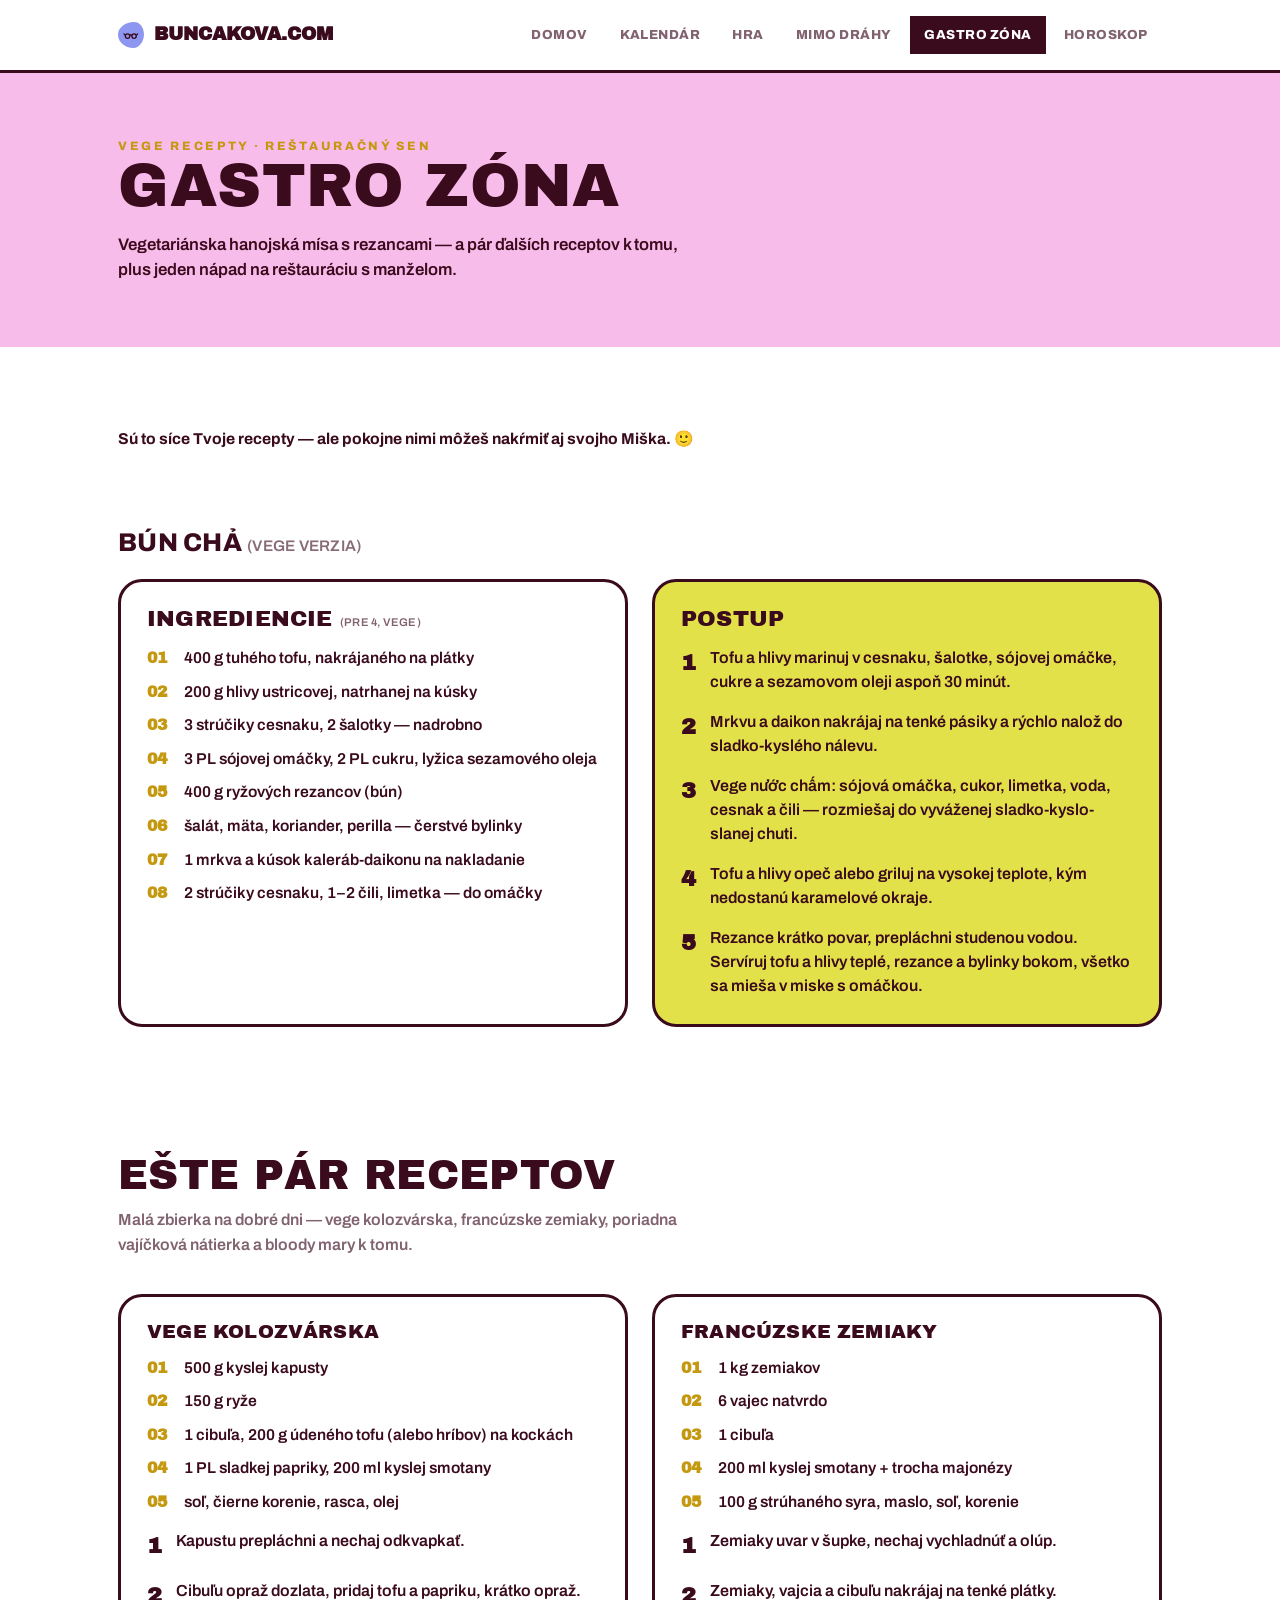
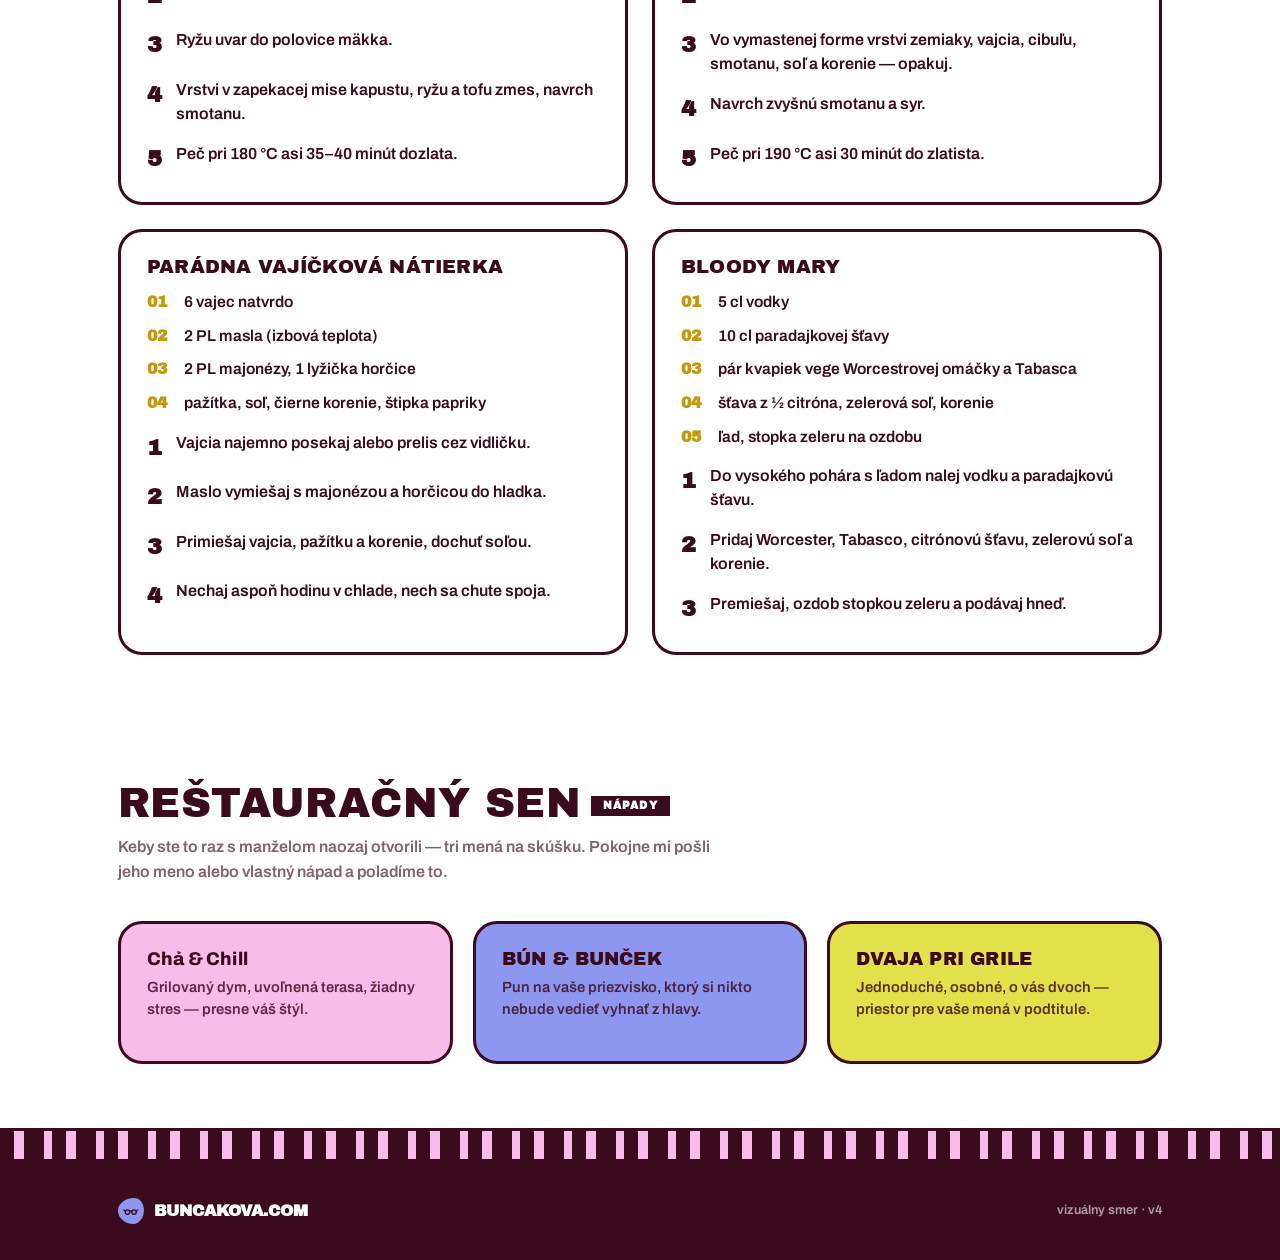
==== bun-cha.html @ 56ca89e9 "Initial buncakova.com website with photo gallery rotation, countdown, and games" ====
<!DOCTYPE html>
<html lang="sk">
<head>
<meta charset="UTF-8">
<meta name="viewport" content="width=device-width, initial-scale=1.0">
<title>Gastro zóna — buncakova.com</title>
<link rel="preconnect" href="https://fonts.googleapis.com">
<link rel="preconnect" href="https://fonts.gstatic.com" crossorigin>
<link href="https://fonts.googleapis.com/css2?family=Archivo+Black&family=Archivo:wght@600;700;800&display=swap" rel="stylesheet">
<link rel="stylesheet" href="styles.css">
</head>
<body>

<nav class="site">
  <div class="nav-inner">
    <a class="logo" href="index.html">
      <span class="mark"><svg viewBox="0 0 24 24" fill="none" aria-hidden="true">
          <circle cx="7" cy="14" r="3.4" stroke="var(--ink)" stroke-width="2"/>
          <circle cx="17" cy="14" r="3.4" stroke="var(--ink)" stroke-width="2"/>
          <path d="M10.4 13.2 C11.2 11.6 12.8 11.6 13.6 13.2" stroke="var(--ink)" stroke-width="2" fill="none" stroke-linecap="round"/>
          <path d="M3.6 13 L1.5 10.5" stroke="var(--ink)" stroke-width="2" fill="none" stroke-linecap="round"/>
          <path d="M20.4 13 L22.5 10.5" stroke="var(--ink)" stroke-width="2" fill="none" stroke-linecap="round"/>
        </svg></span>
      buncakova.com
    </a>
    <ul class="navlinks">
      <li><a href="index.html">domov</a></li>
      <li><a href="kalendar.html">kalendár</a></li>
      <li><a href="hra.html">hra</a></li>
      <li><a href="o-mne.html">mimo dráhy</a></li>
      <li><a href="bun-cha.html" class="active">gastro zóna</a></li>
      <li><a href="horoskop.html">horoskop</a></li>
    </ul>
  </div>
</nav>

<header class="page-head band-pink">
  <div class="wrap">
    <span class="eyebrow">vege recepty · reštauračný sen</span>
    <h1>Gastro zóna</h1>
    <p>Vegetariánska hanojská mísa s rezancami — a pár ďalších receptov k tomu, plus jeden nápad na reštauráciu s manželom.</p>
  </div>
</header>

<main>
  <section>
    <div class="wrap">
      <p style="font-size:0.98rem; font-weight:700; max-width:640px;">Sú to síce Tvoje recepty — ale pokojne nimi môžeš nakŕmiť aj svojho Miška. 🙂</p>
    </div>
  </section>

  <section style="padding-top:0;">
    <div class="wrap">
      <h2 class="font-safe" style="font-size:1.6rem;margin-bottom:24px;">Bún chả <span style="opacity:0.6;font-weight:600;font-size:0.6em;">(vege verzia)</span></h2>
    </div>
    <div class="wrap grid-2">
      <div class="card">
        <h2 style="font-size:1.4rem;margin-bottom:16px;">Ingrediencie <span style="color:var(--ink-soft); font-family:'Archivo',sans-serif; font-weight:600; font-size:0.7rem;">(pre 4, vege)</span></h2>
        <ul class="recipe-list">
          <li><span class="n">01</span>400 g tuhého tofu, nakrájaného na plátky</li>
          <li><span class="n">02</span>200 g hlivy ustricovej, natrhanej na kúsky</li>
          <li><span class="n">03</span>3 strúčiky cesnaku, 2 šalotky — nadrobno</li>
          <li><span class="n">04</span>3 PL sójovej omáčky, 2 PL cukru, lyžica sezamového oleja</li>
          <li><span class="n">05</span>400 g ryžových rezancov (bún)</li>
          <li><span class="n">06</span>šalát, mäta, koriander, perilla — čerstvé bylinky</li>
          <li><span class="n">07</span>1 mrkva a kúsok kaleráb-daikonu na nakladanie</li>
          <li><span class="n">08</span>2 strúčiky cesnaku, 1–2 čili, limetka — do omáčky</li>
        </ul>
      </div>
      <div class="card tint-orange">
        <h2 style="font-size:1.4rem;margin-bottom:16px;">Postup</h2>
        <ol class="steps-list">
          <li>Tofu a hlivy marinuj v cesnaku, šalotke, sójovej omáčke, cukre a sezamovom oleji aspoň 30 minút.</li>
          <li>Mrkvu a daikon nakrájaj na tenké pásiky a rýchlo nalož do sladko-kyslého nálevu.</li>
          <li>Vege nước chấm: sójová omáčka, cukor, limetka, voda, cesnak a čili — rozmiešaj do vyváženej sladko-kyslo-slanej chuti.</li>
          <li>Tofu a hlivy opeč alebo griluj na vysokej teplote, kým nedostanú karamelové okraje.</li>
          <li>Rezance krátko povar, prepláchni studenou vodou. Servíruj tofu a hlivy teplé, rezance a bylinky bokom, všetko sa mieša v miske s omáčkou.</li>
        </ol>
      </div>
    </div>
  </section>

  <section>
    <div class="wrap">
      <div class="section-head">
        <h2>Ešte pár receptov</h2>
        <p>Malá zbierka na dobré dni — vege kolozvárska, francúzske zemiaky, poriadna vajíčková nátierka a bloody mary k tomu.</p>
      </div>
      <div class="grid-2">
        <div class="card">
          <h3 style="font-size:1.2rem;margin-bottom:14px;">Vege kolozvárska</h3>
          <ul class="recipe-list" style="margin-bottom:16px;">
            <li><span class="n">01</span>500 g kyslej kapusty</li>
            <li><span class="n">02</span>150 g ryže</li>
            <li><span class="n">03</span>1 cibuľa, 200 g údeného tofu (alebo hríbov) na kockách</li>
            <li><span class="n">04</span>1 PL sladkej papriky, 200 ml kyslej smotany</li>
            <li><span class="n">05</span>soľ, čierne korenie, rasca, olej</li>
          </ul>
          <ol class="steps-list">
            <li>Kapustu prepláchni a nechaj odkvapkať.</li>
            <li>Cibuľu opraž dozlata, pridaj tofu a papriku, krátko opraž.</li>
            <li>Ryžu uvar do polovice mäkka.</li>
            <li>Vrstvi v zapekacej mise kapustu, ryžu a tofu zmes, navrch smotanu.</li>
            <li>Peč pri 180 °C asi 35–40 minút dozlata.</li>
          </ol>
        </div>
        <div class="card">
          <h3 style="font-size:1.2rem;margin-bottom:14px;">Francúzske zemiaky</h3>
          <ul class="recipe-list" style="margin-bottom:16px;">
            <li><span class="n">01</span>1 kg zemiakov</li>
            <li><span class="n">02</span>6 vajec natvrdo</li>
            <li><span class="n">03</span>1 cibuľa</li>
            <li><span class="n">04</span>200 ml kyslej smotany + trocha majonézy</li>
            <li><span class="n">05</span>100 g strúhaného syra, maslo, soľ, korenie</li>
          </ul>
          <ol class="steps-list">
            <li>Zemiaky uvar v šupke, nechaj vychladnúť a olúp.</li>
            <li>Zemiaky, vajcia a cibuľu nakrájaj na tenké plátky.</li>
            <li>Vo vymastenej forme vrstvi zemiaky, vajcia, cibuľu, smotanu, soľ a korenie — opakuj.</li>
            <li>Navrch zvyšnú smotanu a syr.</li>
            <li>Peč pri 190 °C asi 30 minút do zlatista.</li>
          </ol>
        </div>
        <div class="card">
          <h3 style="font-size:1.2rem;margin-bottom:14px;">Parádna vajíčková nátierka</h3>
          <ul class="recipe-list" style="margin-bottom:16px;">
            <li><span class="n">01</span>6 vajec natvrdo</li>
            <li><span class="n">02</span>2 PL masla (izbová teplota)</li>
            <li><span class="n">03</span>2 PL majonézy, 1 lyžička horčice</li>
            <li><span class="n">04</span>pažítka, soľ, čierne korenie, štipka papriky</li>
          </ul>
          <ol class="steps-list">
            <li>Vajcia najemno posekaj alebo prelis cez vidličku.</li>
            <li>Maslo vymiešaj s majonézou a horčicou do hladka.</li>
            <li>Primiešaj vajcia, pažítku a korenie, dochuť soľou.</li>
            <li>Nechaj aspoň hodinu v chlade, nech sa chute spoja.</li>
          </ol>
        </div>
        <div class="card">
          <h3 style="font-size:1.2rem;margin-bottom:14px;">Bloody Mary</h3>
          <ul class="recipe-list" style="margin-bottom:16px;">
            <li><span class="n">01</span>5 cl vodky</li>
            <li><span class="n">02</span>10 cl paradajkovej šťavy</li>
            <li><span class="n">03</span>pár kvapiek vege Worcestrovej omáčky a Tabasca</li>
            <li><span class="n">04</span>šťava z ½ citróna, zelerová soľ, korenie</li>
            <li><span class="n">05</span>ľad, stopka zeleru na ozdobu</li>
          </ul>
          <ol class="steps-list">
            <li>Do vysokého pohára s ľadom nalej vodku a paradajkovú šťavu.</li>
            <li>Pridaj Worcester, Tabasco, citrónovú šťavu, zelerovú soľ a korenie.</li>
            <li>Premiešaj, ozdob stopkou zeleru a podávaj hneď.</li>
          </ol>
        </div>
      </div>
    </div>
  </section>

  <section>
    <div class="wrap">
      <div class="section-head">
        <h2>Reštauračný sen<span class="tag-demo">nápady</span></h2>
        <p>Keby ste to raz s manželom naozaj otvorili — tri mená na skúšku. Pokojne mi pošli jeho meno alebo vlastný nápad a poladíme to.</p>
      </div>
      <div class="grid-3">
        <div class="card tint-pink">
          <h3 class="keep-case font-safe" style="font-size:1.15rem;">Chả & Chill</h3>
          <p style="opacity:0.82; font-size:0.92rem; margin-top:8px;">Grilovaný dym, uvoľnená terasa, žiadny stres — presne váš štýl.</p>
        </div>
        <div class="card tint-violet">
          <h3 style="font-size:1.15rem;">Bún & Bunček</h3>
          <p style="opacity:0.82; font-size:0.92rem; margin-top:8px;">Pun na vaše priezvisko, ktorý si nikto nebude vedieť vyhnať z hlavy.</p>
        </div>
        <div class="card tint-orange">
          <h3 style="font-size:1.15rem;">Dvaja pri grile</h3>
          <p style="opacity:0.82; font-size:0.92rem; margin-top:8px;">Jednoduché, osobné, o vás dvoch — priestor pre vaše mená v podtitule.</p>
        </div>
      </div>
    </div>
  </section>
</main>

<div class="pattern-strip pat-bars"></div>

<footer class="site">
  <div class="wrap foot-inner">
    <a class="logo" href="index.html">
      <span class="mark"><svg viewBox="0 0 24 24" fill="none" aria-hidden="true">
          <circle cx="7" cy="14" r="3.4" stroke="var(--ink)" stroke-width="2"/>
          <circle cx="17" cy="14" r="3.4" stroke="var(--ink)" stroke-width="2"/>
          <path d="M10.4 13.2 C11.2 11.6 12.8 11.6 13.6 13.2" stroke="var(--ink)" stroke-width="2" fill="none" stroke-linecap="round"/>
          <path d="M3.6 13 L1.5 10.5" stroke="var(--ink)" stroke-width="2" fill="none" stroke-linecap="round"/>
          <path d="M20.4 13 L22.5 10.5" stroke="var(--ink)" stroke-width="2" fill="none" stroke-linecap="round"/>
        </svg></span>
      buncakova.com
    </a>
    <span class="foot-note">vizuálny smer · v4</span>
  </div>
</footer>

</body>
</html>
---- styles.css ----
/* ============ TOKENS ============ */
:root{
  --paper:#FFFFFF;
  --paper-raised:#FFFFFF;
  --ink:#3A0A1D;
  --ink-soft:rgba(58,10,29,0.64);
  --violet:#8E97F0;
  --violet-ink:#C4980F;
  --orange:#E3E14A;
  --pink:#F8BCEA;
  --line:rgba(58,10,29,0.16);
  --radius-lg:24px;
  --radius-md:16px;
  --blob-1:62% 38% 41% 59% / 48% 45% 55% 52%;
  --blob-2:41% 59% 55% 45% / 55% 40% 60% 45%;
}
:root[data-theme="dark"]{
  --paper:#22030F;--paper-raised:#2E0A1A;--ink:#FBEFE0;--ink-soft:rgba(251,239,224,0.66);
  --violet:#8E97F0;--violet-ink:#E3B94A;--orange:#E3E14A;--pink:#F8BCEA;
  --line:rgba(251,239,224,0.18);
}

/* ============ COLOR BANDS ============ */
/* wine is the only dark ground; every other accent pairs with wine ink text */
.band-wine{background:var(--ink);color:var(--paper);}
.band-orange{background:var(--orange);color:var(--ink);}
.band-violet{background:var(--violet);color:var(--ink);}
.band-pink{background:var(--pink);color:var(--ink);}
.band-mustard{background:var(--violet-ink);color:var(--ink);}
.band-cream{background:var(--paper);color:var(--ink);}
.band-wine .eyebrow{color:var(--orange);}
.band-wine .ink-soft, .band-wine p{color:rgba(255,255,255,0.78);}

/* ============ BASE ============ */
*{box-sizing:border-box;}
html,body{margin:0;padding:0;}
body{
  background:var(--paper);
  color:var(--ink);
  font-family:'Archivo',-apple-system,'Segoe UI',system-ui,sans-serif;
  font-weight:600;
  overflow-x:hidden;
  -webkit-font-smoothing:antialiased;
  font-size:16px;
  line-height:1.5;
}
.wrap{max-width:1100px;margin:0 auto;padding:0 28px;}
h1,h2,h3{
  font-family:'Archivo Black','Arial Black',Impact,sans-serif;
  font-weight:400;
  text-transform:uppercase;
  letter-spacing:0.01em;
  line-height:0.98;
  margin:0;
  text-wrap:balance;
}
em, .accent-script{font-style:normal;color:var(--violet-ink);}
a{color:inherit;}
button{font-family:inherit;}
img{max-width:100%;display:block;}
.eyebrow{font-weight:800;font-size:0.76rem;letter-spacing:0.22em;text-transform:uppercase;color:var(--violet-ink);}
.keep-case{text-transform:none !important;}
.font-safe{font-family:'Archivo',-apple-system,'Segoe UI',system-ui,sans-serif !important;font-weight:800 !important;}

/* ============ BLOB SHAPES ============ */
.blob-mark{border-radius:var(--blob-1);}
.blob-mark.alt{border-radius:var(--blob-2);}
.blob-svg{width:100%;height:100%;display:block;}

/* ============ NAV ============ */
nav.site{
  position:sticky;top:0;z-index:40;
  background:var(--paper);
  border-bottom:3px solid var(--ink);
}
.nav-inner{display:flex;align-items:center;justify-content:space-between;padding:16px 28px;max-width:1100px;margin:0 auto;gap:18px;}
.logo{
  font-family:'Archivo Black','Arial Black',Impact,sans-serif;
  text-transform:uppercase;font-size:1.15rem;color:var(--ink);text-decoration:none;
  display:flex;align-items:center;gap:10px;white-space:nowrap;
}
.logo .mark{width:26px;height:26px;flex:none;background:var(--violet);border-radius:var(--blob-1);display:flex;align-items:center;justify-content:center;}
.logo .mark svg{width:60%;height:60%;}
.navlinks{display:flex;gap:4px;list-style:none;margin:0;padding:0;flex-wrap:wrap;}
.navlinks a{
  text-decoration:none;font-weight:800;font-size:0.82rem;letter-spacing:0.04em;text-transform:uppercase;
  padding:9px 14px;display:inline-block;color:var(--ink-soft);
}
.navlinks a:hover, .navlinks a:focus-visible{color:var(--ink);background:var(--pink);}
.navlinks a.active{color:var(--paper);background:var(--ink);}
.navlinks a:focus-visible{outline:2px solid var(--violet-ink);outline-offset:2px;}

@media (max-width:760px){
  .nav-inner{flex-direction:column;align-items:flex-start;gap:6px;padding:12px 16px;}
  .navlinks{flex-wrap:nowrap;overflow-x:auto;width:100%;-webkit-overflow-scrolling:touch;scrollbar-width:none;}
  .navlinks::-webkit-scrollbar{display:none;}
  .navlinks li{flex:none;}
  .navlinks a{white-space:nowrap;font-size:0.74rem;padding:8px 11px;}
}

/* ============ PAGE HEADER (subpages) ============ */
.page-head{padding:60px 0 48px;}
.page-head h1{font-size:clamp(2.4rem,6vw,3.8rem);line-height:0.98;}
.page-head p{margin-top:16px;max-width:560px;font-size:1.05rem;font-weight:600;}
.page-head.band-cream p{color:var(--ink-soft);}

/* ============ SECTION GENERIC ============ */
section{padding:64px 0;position:relative;}
.section-head{max-width:620px;margin-bottom:36px;}
.section-head h2{font-size:clamp(1.9rem,4vw,2.6rem);}
.section-head p{margin-top:12px;font-size:1rem;color:var(--ink-soft);line-height:1.55;font-weight:600;}
.tag-demo{
  display:inline-block;font-size:0.66rem;font-weight:800;letter-spacing:0.1em;text-transform:uppercase;
  background:var(--ink);color:var(--paper);padding:5px 12px;margin-left:10px;vertical-align:middle;
}

/* ============ CARDS ============ */
.card{
  background:var(--paper-raised);border:3px solid var(--ink);
  padding:26px;border-radius:var(--radius-lg);
}
.card.tint-violet{background:var(--violet);}
.card.tint-orange{background:var(--orange);}
.card.tint-pink{background:var(--pink);}
.card.tint-magenta{background:var(--violet-ink);}

/* ============ HOME HERO ============ */
.hero{padding:56px 0 40px;position:relative;overflow:hidden;background:var(--orange);color:var(--ink);}
.hero-inner{position:relative;z-index:2;display:grid;grid-template-columns:1fr 1fr;gap:40px;align-items:center;}
@media (max-width:820px){.hero-inner{grid-template-columns:1fr;}}
.badge-row{display:flex;gap:14px;flex-wrap:wrap;margin-bottom:36px;}
.badge{position:relative;display:inline-flex;align-items:center;justify-content:center;min-width:120px;height:74px;padding:0 16px;flex:none;}
.badge svg{position:absolute;inset:0;width:100%;height:100%;transition:transform 0.3s cubic-bezier(.34,1.56,.64,1);}
.badge:hover svg{transform:scale(1.08) rotate(-3deg);}
.badge span{position:relative;z-index:2;font-family:'Archivo Black','Arial Black',sans-serif;text-transform:uppercase;font-size:0.68rem;letter-spacing:0.02em;line-height:1.1;text-align:center;color:var(--ink);max-width:100px;}
.badge.on-ink span{color:var(--paper);}
.hero h1{font-size:clamp(3rem,8vw,5.4rem);line-height:0.96;color:var(--ink);}
.hero h1 .script{display:block;color:var(--violet-ink);font-size:1em;margin-top:4px;}
.hero-sub{margin-top:18px;max-width:480px;font-size:1.08rem;color:rgba(58,10,29,0.75);font-weight:600;}
.hero .eyebrow{color:var(--violet-ink);}
.hero-shout{
  margin-top:14px;font-family:'Archivo Black','Arial Black',sans-serif;
  font-size:clamp(1.05rem,2.4vw,1.35rem);line-height:1.3;max-width:520px;
}

.hero-portrait{
  position:relative;border:3px solid var(--ink);
  background:var(--pink);aspect-ratio:4/5;overflow:clip;
  border-radius:var(--blob-1);
}
.hero-portrait img{width:100%;height:100%;object-fit:cover;object-position:center 68%;display:block;}
.hero-portrait .mark{position:absolute;inset:0;display:flex;align-items:center;justify-content:center;}
.hero-portrait .mark span{
  font-family:'Archivo Black','Arial Black',sans-serif;color:var(--ink);
  font-size:7rem;line-height:1;
}

.hero-gallery-nav{position:static;display:flex;align-items:center;justify-content:center;gap:12px;margin-top:12px;z-index:10;}
.hero-gallery-btn{background:var(--ink);color:var(--orange);border:2px solid var(--ink);border-radius:999px;width:40px;height:40px;font-size:1.2rem;font-weight:800;cursor:pointer;display:flex;align-items:center;justify-content:center;transition:all 0.2s ease;}
.hero-gallery-btn:hover{background:var(--orange);color:var(--ink);}
.hero-gallery-btn:active{transform:scale(0.95);}

.hero-gallery-dots{display:flex;gap:8px;}
.hero-gallery-dot{width:10px;height:10px;border-radius:999px;background:var(--violet-ink);cursor:pointer;transition:all 0.2s ease;}
.hero-gallery-dot.active{background:var(--ink);width:14px;}
.hero-gallery-dot:hover{background:var(--orange);}

@media (max-width:760px){
  .hero-gallery-nav{bottom:12px;gap:8px;}
  .hero-gallery-btn{width:38px;height:38px;font-size:1rem;}
  .hero-gallery-dot{width:6px;height:6px;}
  .hero-gallery-dot.active{width:10px;}
}

/* ============ COUNTDOWN ROW ============ */
.countdown-row{display:grid;grid-template-columns:1fr 1fr;gap:20px;margin-top:32px;}
@media (max-width:640px){.countdown-row{grid-template-columns:1fr;}}
.cd-card{border:3px solid var(--ink);padding:24px 24px 20px;border-radius:var(--radius-lg);}
.cd-card.pink{background:var(--pink);color:var(--ink);}
.cd-card.mustard{background:var(--violet-ink);color:var(--ink);}
.cd-label{font-size:0.74rem;letter-spacing:0.16em;text-transform:uppercase;font-weight:800;opacity:0.7;}
.cd-number-row{display:flex;align-items:baseline;gap:8px;margin:2px 0;}
.cd-number{font-family:'Archivo Black','Arial Black',sans-serif;font-size:clamp(2.4rem,6vw,3.6rem);line-height:1;font-variant-numeric:tabular-nums;}
.cd-days-word{font-weight:800;font-size:1.15rem;text-transform:uppercase;letter-spacing:0.03em;}
.cd-sentence{font-size:0.92rem;font-weight:700;margin-top:6px;line-height:1.4;}

/* ============ NAMEDAY STRIP ============ */
.strip{background:var(--orange);color:var(--ink);padding:16px 0;}
.strip .wrap{display:flex;align-items:center;gap:14px;flex-wrap:wrap;justify-content:center;}
.strip-name{font-family:'Archivo Black','Arial Black',sans-serif;text-transform:uppercase;font-size:1.2rem;color:var(--ink);}
.strip-note{font-size:0.8rem;font-weight:700;opacity:0.68;}
.strip svg{width:18px;height:18px;flex:none;color:var(--violet-ink);}
.strip .eyebrow{color:var(--ink);opacity:0.6;}

/* ============ NAV TILES (home quick links) ============ */
.tile-grid{display:grid;grid-template-columns:repeat(3,1fr);gap:16px;}
@media (max-width:820px){.tile-grid{grid-template-columns:repeat(2,1fr);}}
@media (max-width:520px){.tile-grid{grid-template-columns:1fr;}}
.tile{
  display:block;text-decoration:none;color:var(--ink);
  background:var(--paper-raised);border:3px solid var(--ink);
  padding:22px;transition:transform 0.15s ease;border-radius:var(--radius-md);
}
.tile:hover{transform:translate(-3px,-3px);}
.tile:focus-visible{outline:3px solid var(--violet-ink);outline-offset:2px;}
.tile .icon-mark{width:44px;height:44px;margin-bottom:14px;display:flex;align-items:center;justify-content:center;background:var(--orange);border-radius:var(--blob-1);}
.tile .icon-mark svg{width:56%;height:56%;color:var(--ink);}
.tile h3{font-size:1.1rem;margin-bottom:6px;}
.tile p{margin:0;font-size:0.86rem;opacity:0.75;font-weight:600;}
.tile--pink{background:var(--pink);}
.tile--orange{background:var(--orange);}
.tile--violet{background:var(--violet);}
.tile--mustard{background:var(--violet-ink);}
.tile--cream{background:var(--paper-raised);}
.tile--pink .icon-mark, .tile--orange .icon-mark{background:var(--ink);}
.tile--pink .icon-mark svg, .tile--orange .icon-mark svg{color:var(--paper);}
.tile--violet .icon-mark{background:var(--pink);}
.tile--mustard .icon-mark{background:var(--paper);}

/* ============ CALENDAR ============ */
.tabs{display:flex;gap:10px;margin-bottom:26px;flex-wrap:wrap;}
.tab{
  border:3px solid var(--ink);background:var(--paper-raised);color:var(--ink);
  padding:9px 22px;font-weight:800;font-size:0.86rem;text-transform:uppercase;letter-spacing:0.03em;cursor:pointer;
  font-family:'Archivo',sans-serif;border-radius:999px;
}
.tab[aria-selected="true"]{background:var(--ink);color:var(--paper);}
.tab:focus-visible{outline:3px solid var(--violet-ink);outline-offset:2px;}
.event-list{display:flex;flex-direction:column;gap:14px;}
.event{
  display:grid;grid-template-columns:80px 1fr;gap:18px;align-items:center;
  background:var(--paper-raised);border:3px solid var(--ink);padding:16px 20px;border-radius:var(--radius-md);
}
.event-date{background:var(--ink);color:var(--paper);text-align:center;padding:9px 4px;font-family:'Archivo Black',sans-serif;line-height:1.05;border-radius:12px;}
.event-date .d{font-size:1.4rem;display:block;}
.event-date .m{font-size:0.62rem;letter-spacing:0.1em;text-transform:uppercase;font-weight:700;}
.event-name{font-weight:800;font-size:1rem;}
.event-place{font-size:0.85rem;color:var(--ink-soft);margin-top:2px;font-weight:600;}
.cal-caption{margin-top:18px;font-size:0.82rem;color:var(--ink-soft);font-weight:600;}

/* ============ GAME ============ */
.track{position:relative;height:150px;background:var(--violet);overflow:hidden;margin-bottom:24px;border:3px solid var(--ink);border-radius:var(--radius-lg);}
.track::before{content:"";position:absolute;left:0;right:0;bottom:34px;height:0;border-top:3px dashed rgba(58,10,29,0.35);}
.hurdle{position:absolute;bottom:34px;width:10px;height:46px;}
.hurdle .leg{position:absolute;bottom:0;width:10px;height:46px;background:var(--ink);}
.hurdle .bar{position:absolute;top:6px;left:-13px;width:36px;height:8px;background:var(--ink);}
.runner{position:absolute;bottom:34px;width:34px;height:44px;animation:run 3.2s linear infinite;}
@media (prefers-reduced-motion: reduce){.runner{animation:none;left:40%;}}
.runner svg{width:100%;height:100%;}
@keyframes run{0%{left:-8%;}100%{left:104%;}}
.cta-row{display:flex;align-items:center;gap:18px;flex-wrap:wrap;}
.btn{
  display:inline-flex;align-items:center;gap:8px;
  background:var(--orange);color:var(--ink);border:3px solid var(--ink);
  padding:14px 28px;font-weight:800;font-size:0.95rem;font-family:'Archivo',sans-serif;
  text-transform:uppercase;letter-spacing:0.03em;
  text-decoration:none;transition:transform 0.15s ease;
  border-radius:32px 6px 32px 6px;
}
.btn:hover{transform:translate(-2px,-2px);border-radius:6px 32px 6px 32px;}
.btn:focus-visible{outline:3px solid var(--violet-ink);outline-offset:2px;}
.btn-note{font-size:0.85rem;color:var(--ink-soft);font-weight:600;}
.btn.ghost{background:transparent;color:var(--ink);}

/* ============ PLACEHOLDER ASSET BOX ============ */
.asset-box{
  border:3px dashed var(--ink-soft);
  padding:26px;text-align:center;color:var(--ink-soft);font-size:0.88rem;font-weight:600;
  background:var(--paper-raised);border-radius:var(--radius-md);
}
.asset-box strong{color:var(--ink);display:block;font-size:0.95rem;margin-bottom:4px;text-transform:uppercase;letter-spacing:0.02em;}

.grid-2{display:grid;grid-template-columns:1fr 1fr;gap:24px;}
@media (max-width:720px){.grid-2{grid-template-columns:1fr;}}
.grid-3{display:grid;grid-template-columns:repeat(3,1fr);gap:20px;}
@media (max-width:720px){.grid-3{grid-template-columns:1fr;}}

.recipe-list{padding-left:0;list-style:none;margin:0;display:flex;flex-direction:column;gap:10px;}
.recipe-list li{display:flex;gap:12px;font-size:0.98rem;font-weight:600;}
.recipe-list li .n{font-family:'Archivo Black',sans-serif;color:var(--violet-ink);flex:none;width:1.6em;}
.steps-list{padding-left:0;list-style:none;margin:0;display:flex;flex-direction:column;gap:16px;counter-reset:step;}
.steps-list li{display:flex;gap:14px;counter-increment:step;font-weight:600;}
.steps-list li::before{content:counter(step);font-family:'Archivo Black',sans-serif;font-size:1.4rem;color:var(--ink);flex:none;}

/* ============ PATTERN STRIP ============ */
.pattern-strip{height:34px;border-top:3px solid var(--ink);border-bottom:3px solid var(--ink);}
.pattern-strip.pat-triangles{
  background-color:var(--violet);
  background-image:url("data:image/svg+xml,%3Csvg xmlns='http://www.w3.org/2000/svg' width='34' height='34'%3E%3Crect width='34' height='34' fill='%238E97F0'/%3E%3Cpath d='M0 34 L17 0 L34 34 Z' fill='%233A0A1D'/%3E%3C/svg%3E");
  background-size:34px 34px;
}
.pattern-strip.pat-bars{
  background:repeating-linear-gradient(90deg, var(--ink) 0 14px, var(--pink) 14px 24px, var(--ink) 24px 44px, var(--pink) 44px 52px);
}
.pattern-strip.pat-grid{
  background-color:var(--orange);
  background-image:
    repeating-linear-gradient(0deg, var(--ink) 0 2px, transparent 2px 18px),
    repeating-linear-gradient(90deg, var(--ink) 0 2px, transparent 2px 18px);
}

footer.site{background:var(--ink);color:var(--paper);padding:36px 0;}
.foot-inner{display:flex;justify-content:space-between;align-items:center;flex-wrap:wrap;gap:12px;}
.foot-inner .logo{font-size:1rem;color:var(--paper);}
.foot-inner .logo .mark{background:var(--violet);}
.foot-note{font-size:0.8rem;color:rgba(255,255,255,0.6);font-weight:600;}

@media (prefers-reduced-motion: reduce){*{animation-duration:0.001ms !important;}}
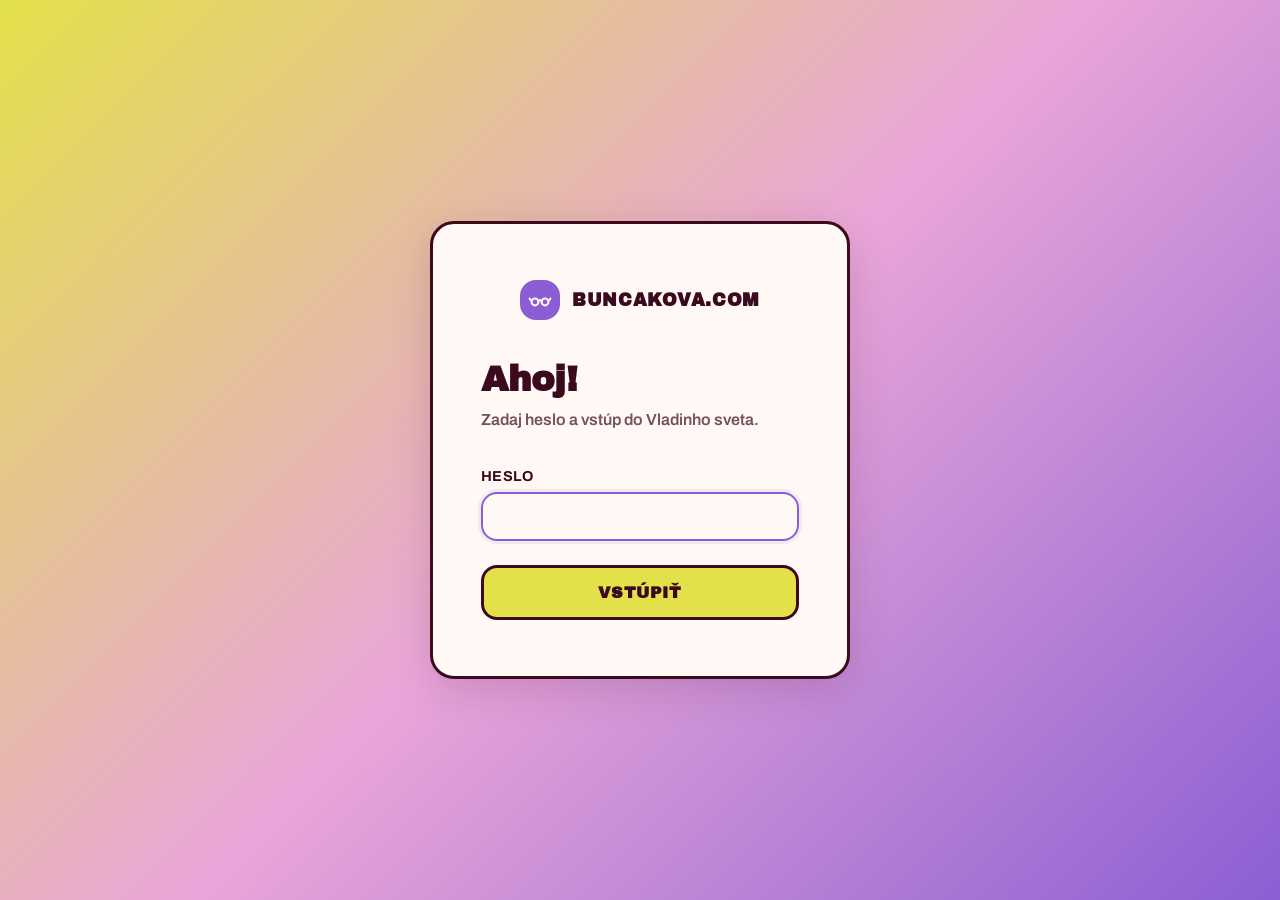
==== commit fcfdf393: "Update: Change Miško recipe note to romantic version with heart emoji" ====
--- a/bun-cha.html
+++ b/bun-cha.html
@@ -8,7 +8,7 @@
 <link rel="preconnect" href="https://fonts.gstatic.com" crossorigin>
 <link href="https://fonts.googleapis.com/css2?family=Archivo+Black&family=Archivo:wght@600;700;800&display=swap" rel="stylesheet">
 <link rel="stylesheet" href="styles.css">
-</head>
+<script src="auth.js"></script></head>
 <body>
 
 <nav class="site">
@@ -30,6 +30,7 @@
       <li><a href="o-mne.html">mimo dráhy</a></li>
       <li><a href="bun-cha.html" class="active">gastro zóna</a></li>
       <li><a href="horoskop.html">horoskop</a></li>
+      <li><a href="kontakt.html">kontakt</a></li>
     </ul>
   </div>
 </nav>
@@ -45,7 +46,7 @@
 <main>
   <section>
     <div class="wrap">
-      <p style="font-size:0.98rem; font-weight:700; max-width:640px;">Sú to síce Tvoje recepty — ale pokojne nimi môžeš nakŕmiť aj svojho Miška. 🙂</p>
+      <p style="font-size:0.98rem; font-weight:700; max-width:640px;">Sú to síce Tvoje recepty — ale pokojne sa nimi môže inšpirovať aj Miško a niečo dobré Ti pripraviť! ❤️</p>
     </div>
   </section>
 
@@ -193,7 +194,7 @@
         </svg></span>
       buncakova.com
     </a>
-    <span class="foot-note">vizuálny smer · v4</span>
+    
   </div>
 </footer>
 
--- a/styles.css
+++ b/styles.css
@@ -9,8 +9,8 @@
   --orange:#E3E14A;
   --pink:#F8BCEA;
   --line:rgba(58,10,29,0.16);
-  --radius-lg:24px;
-  --radius-md:16px;
+  --radius-lg:40px;
+  --radius-md:28px;
   --blob-1:62% 38% 41% 59% / 48% 45% 55% 52%;
   --blob-2:41% 59% 55% 45% / 55% 40% 60% 45%;
 }
@@ -84,7 +84,7 @@
 .navlinks{display:flex;gap:4px;list-style:none;margin:0;padding:0;flex-wrap:wrap;}
 .navlinks a{
   text-decoration:none;font-weight:800;font-size:0.82rem;letter-spacing:0.04em;text-transform:uppercase;
-  padding:9px 14px;display:inline-block;color:var(--ink-soft);
+  padding:9px 14px;display:inline-block;color:var(--ink-soft);border-radius:var(--radius-md);
 }
 .navlinks a:hover, .navlinks a:focus-visible{color:var(--ink);background:var(--pink);}
 .navlinks a.active{color:var(--paper);background:var(--ink);}
@@ -128,7 +128,7 @@
 .hero{padding:56px 0 40px;position:relative;overflow:hidden;background:var(--orange);color:var(--ink);}
 .hero-inner{position:relative;z-index:2;display:grid;grid-template-columns:1fr 1fr;gap:40px;align-items:center;}
 @media (max-width:820px){.hero-inner{grid-template-columns:1fr;}}
-.badge-row{display:flex;gap:14px;flex-wrap:wrap;margin-bottom:36px;}
+.badge-row{display:none;}
 .badge{position:relative;display:inline-flex;align-items:center;justify-content:center;min-width:120px;height:74px;padding:0 16px;flex:none;}
 .badge svg{position:absolute;inset:0;width:100%;height:100%;transition:transform 0.3s cubic-bezier(.34,1.56,.64,1);}
 .badge:hover svg{transform:scale(1.08) rotate(-3deg);}
@@ -145,7 +145,7 @@
 
 .hero-portrait{
   position:relative;border:3px solid var(--ink);
-  background:var(--pink);aspect-ratio:4/5;overflow:clip;
+  background:var(--pink);aspect-ratio:1/1.3;overflow:clip;
   border-radius:var(--blob-1);
 }
 .hero-portrait img{width:100%;height:100%;object-fit:cover;object-position:center 68%;display:block;}
@@ -160,7 +160,7 @@
 .hero-gallery-btn:hover{background:var(--orange);color:var(--ink);}
 .hero-gallery-btn:active{transform:scale(0.95);}
 
-.hero-gallery-dots{display:flex;gap:8px;}
+.hero-gallery-dots{display:none;}
 .hero-gallery-dot{width:10px;height:10px;border-radius:999px;background:var(--violet-ink);cursor:pointer;transition:all 0.2s ease;}
 .hero-gallery-dot.active{background:var(--ink);width:14px;}
 .hero-gallery-dot:hover{background:var(--orange);}
@@ -231,7 +231,7 @@
   display:grid;grid-template-columns:80px 1fr;gap:18px;align-items:center;
   background:var(--paper-raised);border:3px solid var(--ink);padding:16px 20px;border-radius:var(--radius-md);
 }
-.event-date{background:var(--ink);color:var(--paper);text-align:center;padding:9px 4px;font-family:'Archivo Black',sans-serif;line-height:1.05;border-radius:12px;}
+.event-date{background:var(--ink);color:var(--paper);text-align:center;padding:9px 4px;font-family:'Archivo Black',sans-serif;line-height:1.05;border-radius:18px;}
 .event-date .d{font-size:1.4rem;display:block;}
 .event-date .m{font-size:0.62rem;letter-spacing:0.1em;text-transform:uppercase;font-weight:700;}
 .event-name{font-weight:800;font-size:1rem;}
@@ -239,7 +239,7 @@
 .cal-caption{margin-top:18px;font-size:0.82rem;color:var(--ink-soft);font-weight:600;}
 
 /* ============ GAME ============ */
-.track{position:relative;height:150px;background:var(--violet);overflow:hidden;margin-bottom:24px;border:3px solid var(--ink);border-radius:var(--radius-lg);}
+.track{position:relative;height:150px;background:var(--orange);overflow:hidden;margin-bottom:24px;border:3px solid var(--ink);border-radius:var(--radius-lg);}
 .track::before{content:"";position:absolute;left:0;right:0;bottom:34px;height:0;border-top:3px dashed rgba(58,10,29,0.35);}
 .hurdle{position:absolute;bottom:34px;width:10px;height:46px;}
 .hurdle .leg{position:absolute;bottom:0;width:10px;height:46px;background:var(--ink);}
